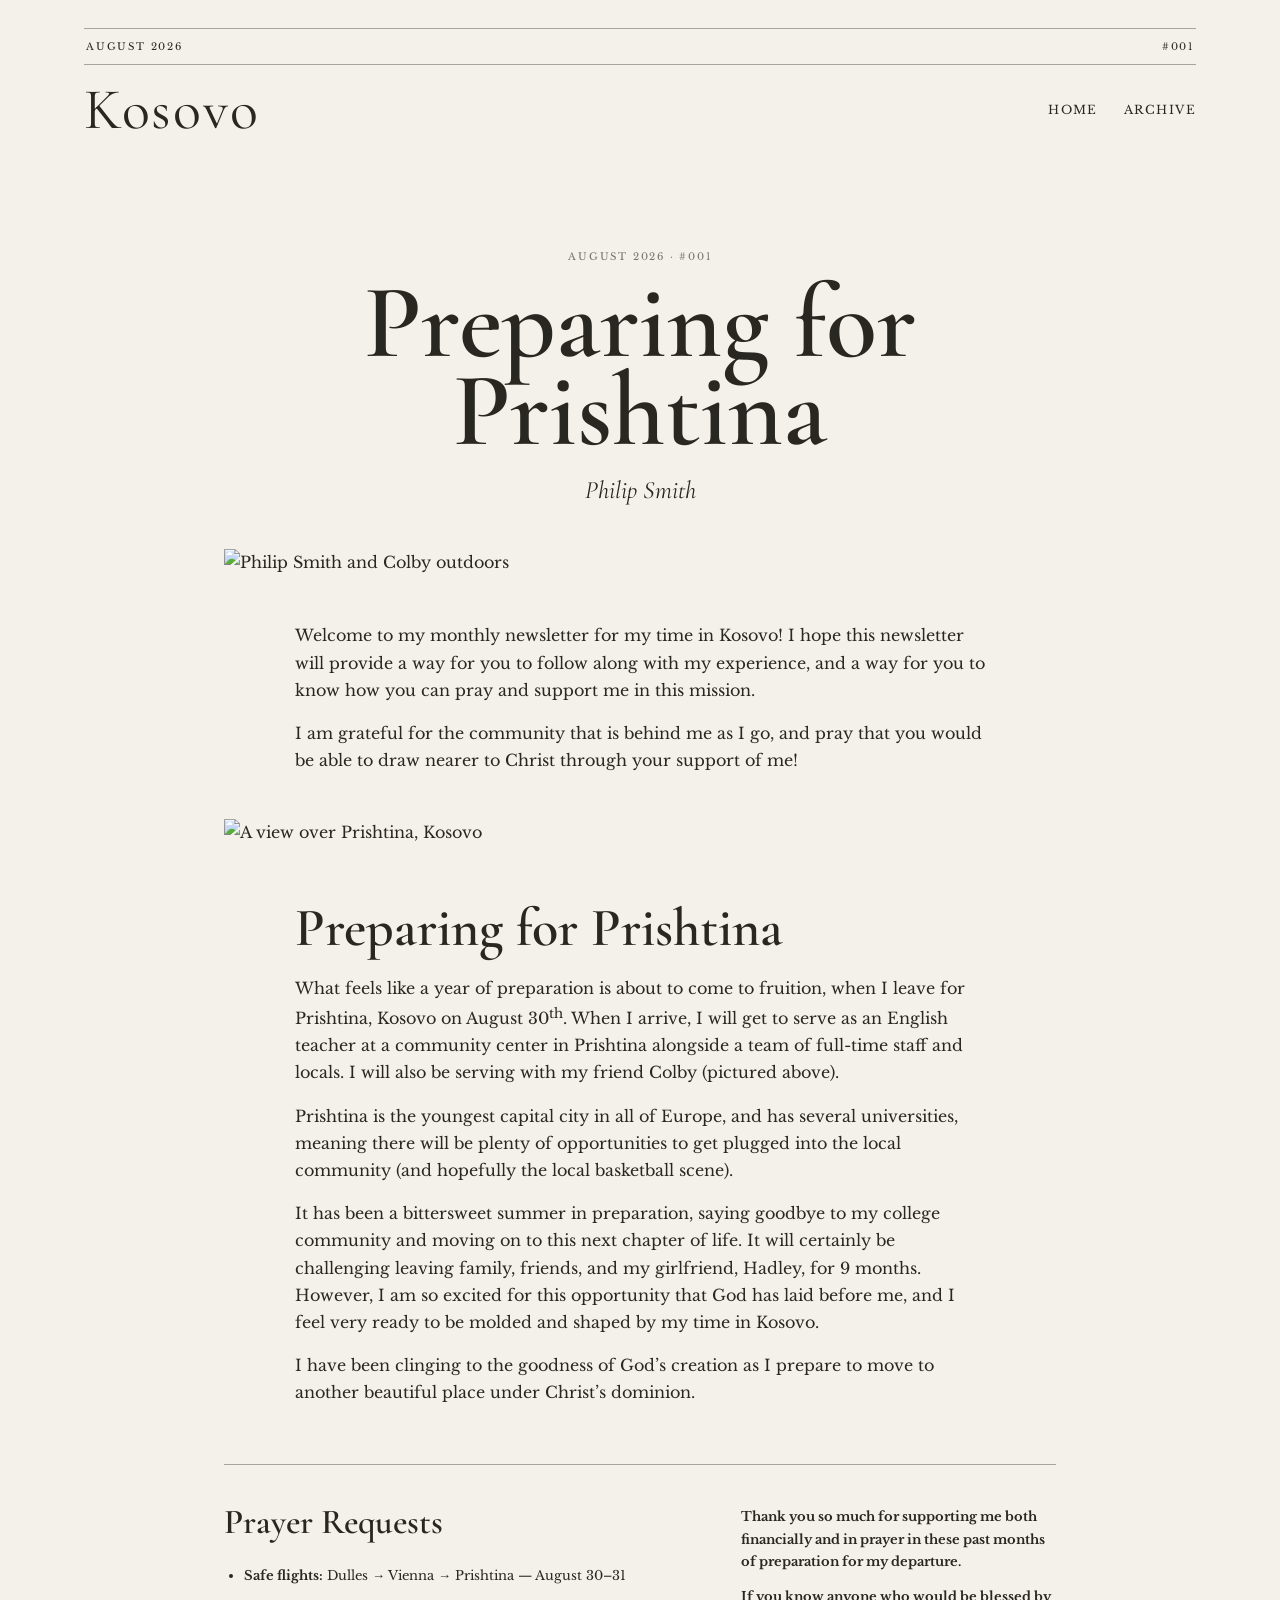
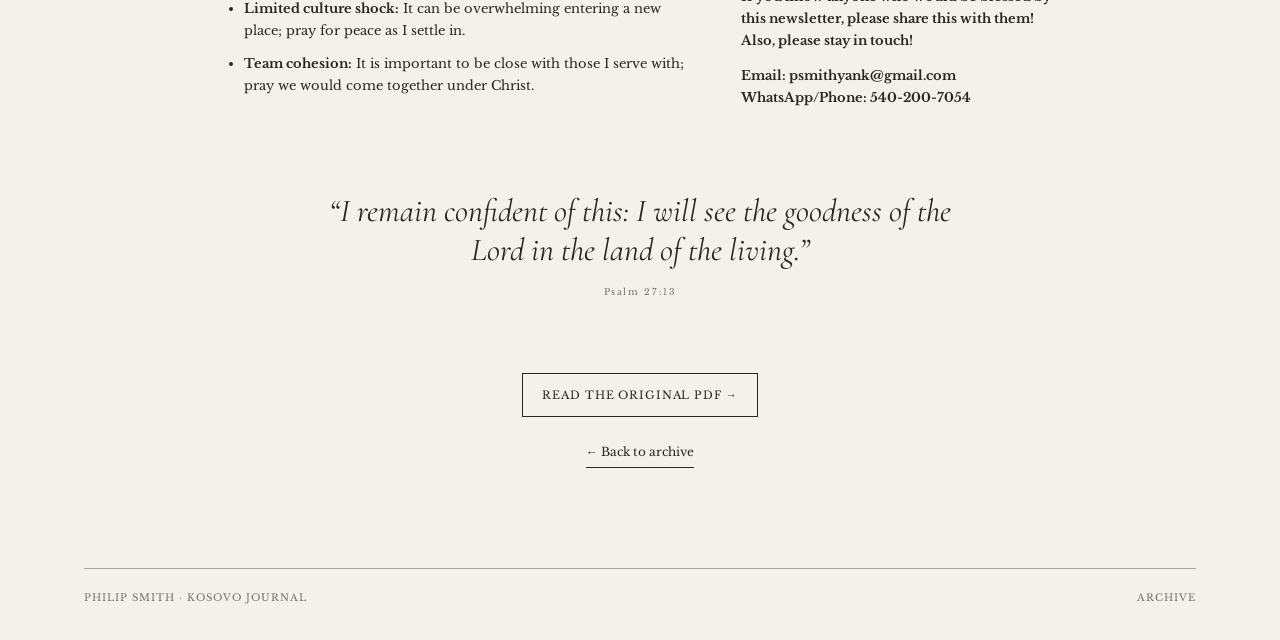
==== 001.html @ e80cdb36 "Add files via upload" ====
<!doctype html>
<html lang="en">
<head>
  <meta charset="utf-8">
  <meta name="viewport" content="width=device-width, initial-scale=1">
  <title>Preparing for Prishtina — Kosovo Journal</title>
  <link rel="stylesheet" href="../style.css">
</head>
<body>
  <header class="site-header">
    <div class="topline"><span>AUGUST 2026</span><span>#001</span></div>
    <nav>
      <a class="brand" href="../index.html">Kosovo</a>
      <div class="nav-links">
        <a href="../index.html">Home</a>
        <a href="../archive.html">Archive</a>
      </div>
    </nav>
  </header>

  <main class="post">
    <header class="post-header">
      <p class="eyebrow">AUGUST 2026 · #001</p>
      <h1>Preparing for<br>Prishtina</h1>
      <p class="byline">Philip Smith</p>
    </header>

    <img class="post-hero" src="../images/photo1.png" alt="Philip Smith and Colby outdoors">

    <div class="post-intro">
      <p>Welcome to my monthly newsletter for my time in Kosovo! I hope this newsletter will provide a way for you to follow along with my experience, and a way for you to know how you can pray and support me in this mission.</p>
      <p>I am grateful for the community that is behind me as I go, and pray that you would be able to draw nearer to Christ through your support of me!</p>
    </div>

    <img class="post-photo" src="../images/photo2.png" alt="A view over Prishtina, Kosovo">

    <section class="story">
      <h2>Preparing for Prishtina</h2>
      <p>What feels like a year of preparation is about to come to fruition, when I leave for Prishtina, Kosovo on August 30<sup>th</sup>. When I arrive, I will get to serve as an English teacher at a community center in Prishtina alongside a team of full-time staff and locals. I will also be serving with my friend Colby (pictured above).</p>
      <p>Prishtina is the youngest capital city in all of Europe, and has several universities, meaning there will be plenty of opportunities to get plugged into the local community (and hopefully the local basketball scene).</p>

      <p>It has been a bittersweet summer in preparation, saying goodbye to my college community and moving on to this next chapter of life. It will certainly be challenging leaving family, friends, and my girlfriend, Hadley, for 9 months. However, I am so excited for this opportunity that God has laid before me, and I feel very ready to be molded and shaped by my time in Kosovo.</p>

      <p>I have been clinging to the goodness of God’s creation as I prepare to move to another beautiful place under Christ’s dominion.</p>
    </section>

    <section class="support-grid">
      <div>
        <h3>Prayer Requests</h3>
        <ul>
          <li><strong>Safe flights:</strong> Dulles → Vienna → Prishtina — August 30–31</li>
          <li><strong>Limited culture shock:</strong> It can be overwhelming entering a new place; pray for peace as I settle in.</li>
          <li><strong>Team cohesion:</strong> It is important to be close with those I serve with; pray we would come together under Christ.</li>
        </ul>
      </div>
      <div class="support-note">
        <p>Thank you so much for supporting me both financially and in prayer in these past months of preparation for my departure.</p>
        <p>If you know anyone who would be blessed by this newsletter, please share this with them! Also, please stay in touch!</p>
        <p>Email: psmithyank@gmail.com<br>WhatsApp/Phone: 540-200-7054</p>
      </div>
    </section>

    <blockquote>
      “I remain confident of this: I will see the goodness of the Lord in the land of the living.”
      <cite>Psalm 27:13</cite>
    </blockquote>

    <div class="original">
      <a class="button" href="../August-2026-001.pdf" target="_blank" rel="noopener">Read the original PDF →</a>
      <a class="text-link" href="../archive.html">← Back to archive</a>
    </div>
  </main>

  <footer>
    <span>Philip Smith · Kosovo Journal</span>
    <a href="../archive.html">Archive</a>
  </footer>
</body>
</html>
---- style.css ----
@import url('https://fonts.googleapis.com/css2?family=Cormorant+Garamond:ital,wght@0,500;0,600;1,500;1,600&family=Libre+Baskerville:wght@400;700&display=swap');

:root {
  --paper: #f4f1ea;
  --ink: #292722;
  --muted: #77736b;
  --accent: #9d201c;
  --line: #aaa59b;
  --white: #fbfaf6;
}

* { box-sizing: border-box; }
html { scroll-behavior: smooth; }
body {
  margin: 0;
  background: var(--paper);
  color: var(--ink);
  font-family: "Libre Baskerville", Georgia, serif;
  line-height: 1.7;
}
a { color: inherit; text-decoration: none; }
.site-header { max-width: 1180px; margin: 0 auto; padding: 28px 34px 0; }
.topline {
  border-top: 1px solid var(--line);
  border-bottom: 1px solid var(--line);
  padding: 9px 2px;
  display: flex;
  justify-content: space-between;
  font-size: 10px;
  letter-spacing: .18em;
}
nav {
  display: flex;
  align-items: center;
  justify-content: space-between;
  padding: 22px 0 18px;
}
.brand {
  font-family: "Cormorant Garamond", Georgia, serif;
  font-size: 58px;
  line-height: .8;
  letter-spacing: .03em;
}
.nav-links { display: flex; gap: 26px; font-size: 12px; letter-spacing: .12em; text-transform: uppercase; }
.nav-links a:hover, footer a:hover, .text-link:hover { color: var(--accent); }

main { max-width: 1180px; margin: 0 auto; padding: 42px 34px 80px; }
.hero {
  display: grid;
  grid-template-columns: .92fr 1.08fr;
  gap: 52px;
  align-items: center;
  min-height: 570px;
}
.hero-copy { padding: 20px 4% 20px 4%; }
.eyebrow, .meta {
  font-size: 10px;
  letter-spacing: .18em;
  color: var(--muted);
  margin: 0 0 14px;
  text-transform: uppercase;
}
h1, h2, h3 {
  font-family: "Cormorant Garamond", Georgia, serif;
  font-weight: 600;
}
.hero h1 { font-size: clamp(58px, 7vw, 92px); line-height: .86; margin: 0 0 28px; }
.intro { max-width: 560px; font-size: 15px; }
.hero-image img, .post-hero, .post-photo { width: 100%; display: block; object-fit: cover; }
.hero-image img { aspect-ratio: 1.28; }
.button {
  display: inline-block;
  margin-top: 20px;
  padding: 12px 19px;
  border: 1px solid var(--ink);
  font-size: 11px;
  letter-spacing: .08em;
  text-transform: uppercase;
}
.button:hover { background: var(--ink); color: var(--paper); }

.latest { margin-top: 40px; }
.section-heading {
  border-top: 1px solid var(--line);
  padding: 12px 0;
  display: flex;
  justify-content: space-between;
  font-size: 10px;
  letter-spacing: .15em;
}
.section-heading a { color: var(--muted); letter-spacing: .05em; }
.card {
  display: grid;
  grid-template-columns: 1fr 1fr;
  background: var(--white);
}
.card img { width: 100%; height: 100%; min-height: 390px; object-fit: cover; }
.card-body { padding: 58px; align-self: center; }
.card h2 { font-size: 58px; line-height: .95; margin: 8px 0 20px; }
.text-link { font-size: 12px; border-bottom: 1px solid var(--ink); padding-bottom: 4px; }

.verse {
  margin: 95px auto 10px;
  max-width: 720px;
  text-align: center;
  font-family: "Cormorant Garamond", Georgia, serif;
  font-style: italic;
  font-size: 31px;
  line-height: 1.25;
}
.verse span { display: block; font-family: "Libre Baskerville", Georgia, serif; font-style: normal; font-size: 9px; letter-spacing: .18em; color: var(--muted); margin-top: 20px; }
.star { color: var(--accent); font-style: normal; font-size: 28px; margin: 10px; }

footer {
  border-top: 1px solid var(--line);
  max-width: 1112px;
  margin: 0 auto;
  padding: 20px 0 34px;
  display: flex;
  justify-content: space-between;
  font-size: 10px;
  letter-spacing: .1em;
  text-transform: uppercase;
  color: var(--muted);
}

.narrow { max-width: 940px; }
.page-title { padding: 65px 0 48px; border-bottom: 1px solid var(--line); }
.page-title h1 { font-size: 86px; line-height: .9; margin: 0 0 14px; }
.archive-list { padding-top: 10px; }
.archive-item {
  display: grid;
  grid-template-columns: 90px 1fr 40px;
  gap: 28px;
  align-items: center;
  padding: 34px 0;
  border-bottom: 1px solid var(--line);
}
.archive-item:hover h2 { color: var(--accent); }
.archive-number { font-family: "Cormorant Garamond", Georgia, serif; font-size: 28px; }
.archive-item h2 { font-size: 40px; margin: 0 0 4px; line-height: 1; }
.archive-item p { margin: 5px 0; color: var(--muted); font-size: 13px; }
.archive-item .meta { margin: 0; }
.arrow { font-size: 24px; }
.future-note { text-align: center; color: var(--muted); margin-top: 55px; font-size: 13px; }

.post { max-width: 900px; }
.post-header { text-align: center; padding: 55px 0 38px; }
.post-header h1 { font-size: clamp(68px, 9vw, 105px); line-height: .83; margin: 0 0 15px; }
.byline { font-family: "Cormorant Garamond", Georgia, serif; font-size: 25px; font-style: italic; margin: 0; }
.post-hero { max-height: 670px; object-position: center 44%; }
.post-intro { max-width: 690px; margin: 46px auto 34px; font-size: 16px; }
.post-photo { max-height: 560px; margin: 45px 0 55px; object-fit: cover; }
.story { max-width: 690px; margin: 0 auto; font-size: 16px; }
.story h2 { font-size: 54px; line-height: 1; margin: 0 0 20px; }
.support-grid {
  margin-top: 58px;
  display: grid;
  grid-template-columns: 1.2fr .8fr;
  gap: 45px;
  border-top: 1px solid var(--line);
  padding-top: 28px;
}
.support-grid h3 { font-size: 35px; margin: 0 0 12px; }
.support-grid ul { padding-left: 20px; margin-top: 8px; font-size: 13px; }
.support-grid li { margin-bottom: 11px; }
.support-note { font-size: 13px; font-weight: 700; }
blockquote {
  margin: 70px auto 35px;
  max-width: 680px;
  text-align: center;
  font-family: "Cormorant Garamond", Georgia, serif;
  font-size: 32px;
  line-height: 1.2;
  font-style: italic;
}
blockquote cite { display: block; font-family: "Libre Baskerville", Georgia, serif; font-size: 9px; letter-spacing: .18em; font-style: normal; color: var(--muted); margin-top: 18px; }
.original { text-align: center; padding: 20px 0 20px; }
.original .text-link { display: block; width: max-content; margin: 25px auto 0; }

@media (max-width: 760px) {
  .site-header { padding: 18px 20px 0; }
  nav { padding: 18px 0 12px; }
  .brand { font-size: 47px; }
  .nav-links { gap: 14px; font-size: 9px; }
  main { padding: 28px 20px 60px; }
  .hero { grid-template-columns: 1fr; gap: 30px; min-height: auto; }
  .hero-copy { padding: 15px 0; }
  .hero h1 { font-size: 62px; }
  .card { grid-template-columns: 1fr; }
  .card img { min-height: 300px; max-height: 430px; }
  .card-body { padding: 35px 28px 42px; }
  .card h2 { font-size: 48px; }
  .verse { margin-top: 70px; font-size: 27px; }
  footer { margin: 0 20px; }
  .page-title { padding: 45px 0 35px; }
  .page-title h1 { font-size: 65px; }
  .archive-item { grid-template-columns: 50px 1fr 22px; gap: 15px; }
  .archive-item h2 { font-size: 31px; }
  .post-header h1 { font-size: 65px; }
  .post-intro, .story { font-size: 15px; }
  .support-grid { grid-template-columns: 1fr; gap: 20px; }
  .update { grid-template-columns: 1fr; gap: 15px; }
  .update img { max-height: 430px; }
  .update-body h2 { font-size: 36px; }
  .updates-help { padding: 28px 22px; }
  .updates-help h2 { font-size: 32px; }
  blockquote { font-size: 28px; }
}


.quick-updates { margin-top: 75px; }
.quick-update { padding: 28px 0 8px; border-bottom: 1px solid var(--line); }
.quick-update h2 { font-size: 48px; line-height: 1; margin: 7px 0 10px; }
.quick-update p:not(.meta) { max-width: 650px; font-size: 14px; color: var(--muted); }

.updates-feed { padding-top: 15px; }
.update { display: grid; grid-template-columns: 150px minmax(220px, 380px) 1fr; gap: 30px; padding: 42px 0; border-bottom: 1px solid var(--line); align-items: start; }
.update img { width: 100%; aspect-ratio: 4 / 3; object-fit: cover; }
.update-meta { display: flex; flex-direction: column; gap: 7px; font-size: 9px; letter-spacing: .15em; font-weight: 700; color: var(--muted); }
.update-body h2 { font-size: 42px; line-height: 1; margin: 0 0 13px; }
.update-body p { font-size: 14px; color: var(--muted); margin: 0; }
.update-first { padding-top: 35px; }
.loading { color: var(--muted); padding: 40px 0; }
.updates-help { margin: 75px 0 20px; padding: 35px; border: 1px solid var(--line); background: rgba(255,255,255,.28); }
.updates-help h2 { font-size: 39px; line-height: 1; margin: 8px 0 12px; }
.updates-help p { max-width: 650px; font-size: 14px; color: var(--muted); }
.updates-help code { font-family: ui-monospace, SFMono-Regular, Menlo, monospace; font-size: .9em; }
.small-note { font-size: 12px !important; }
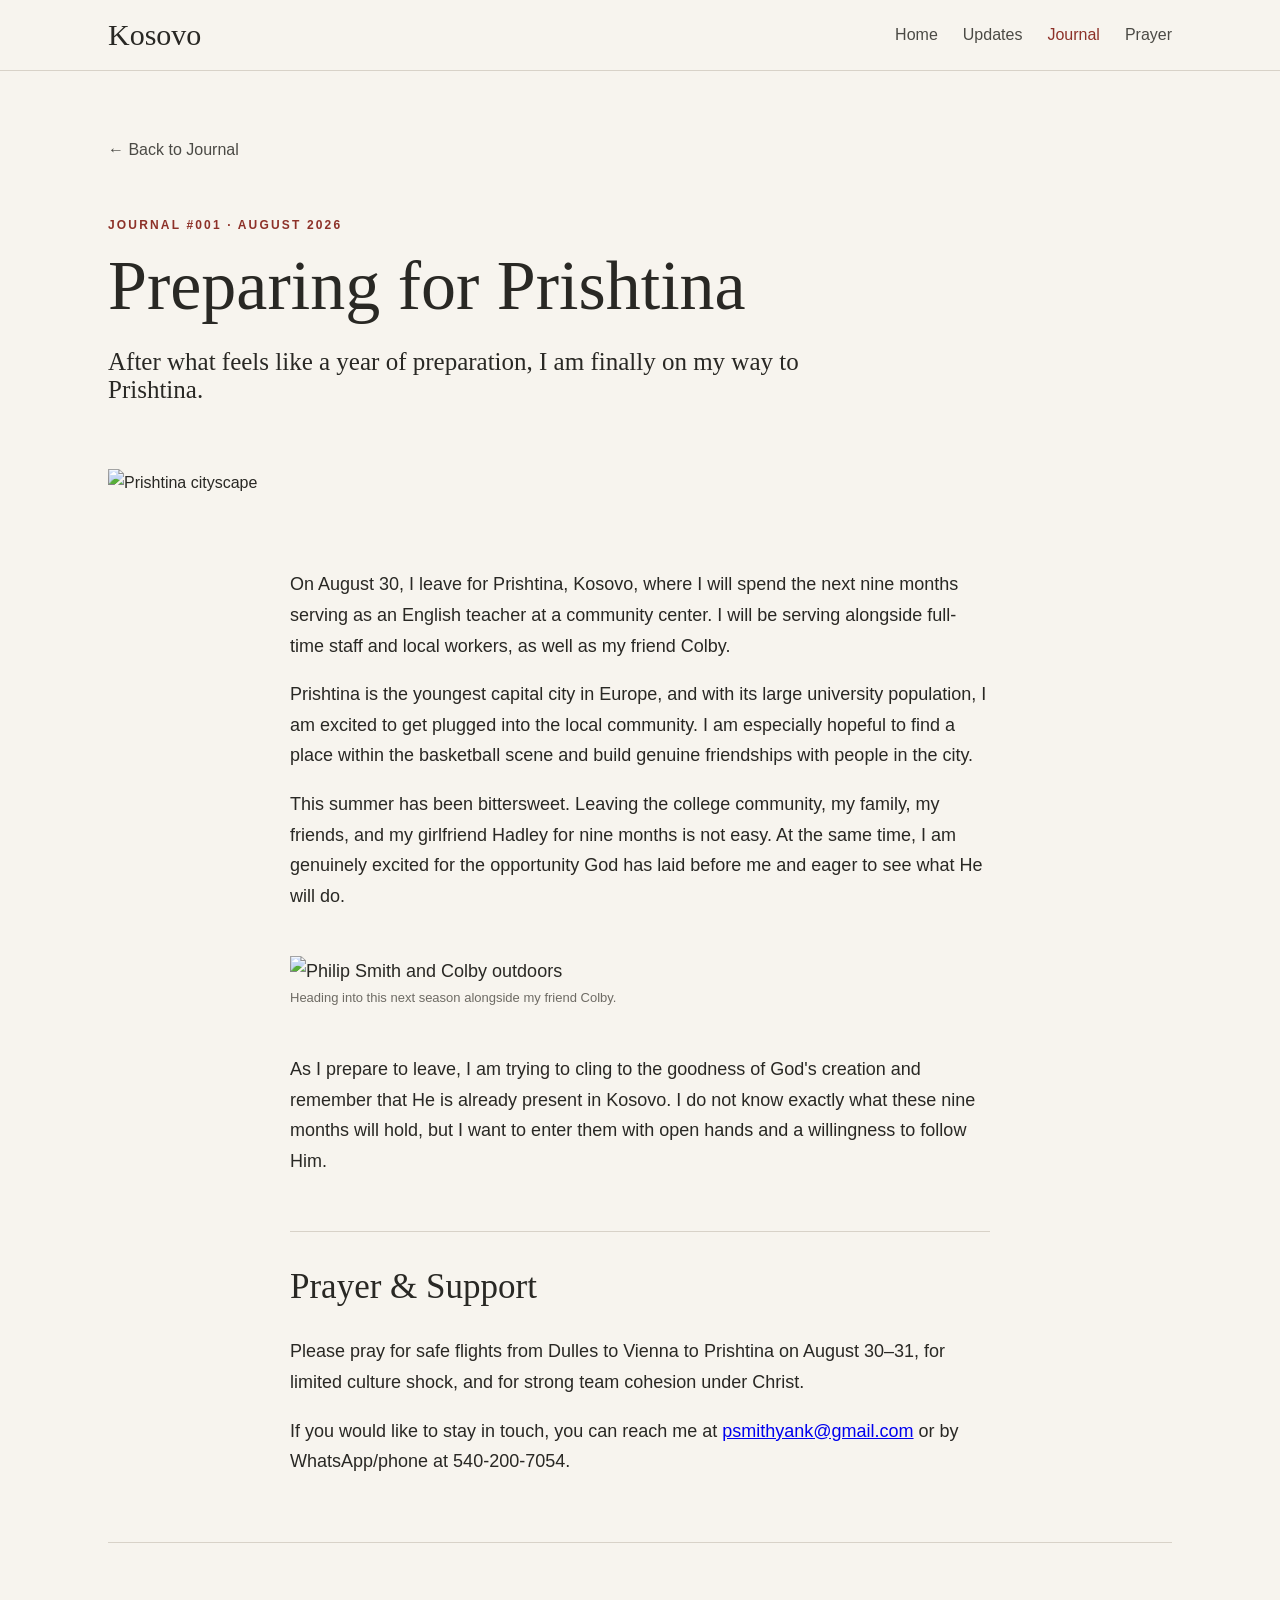
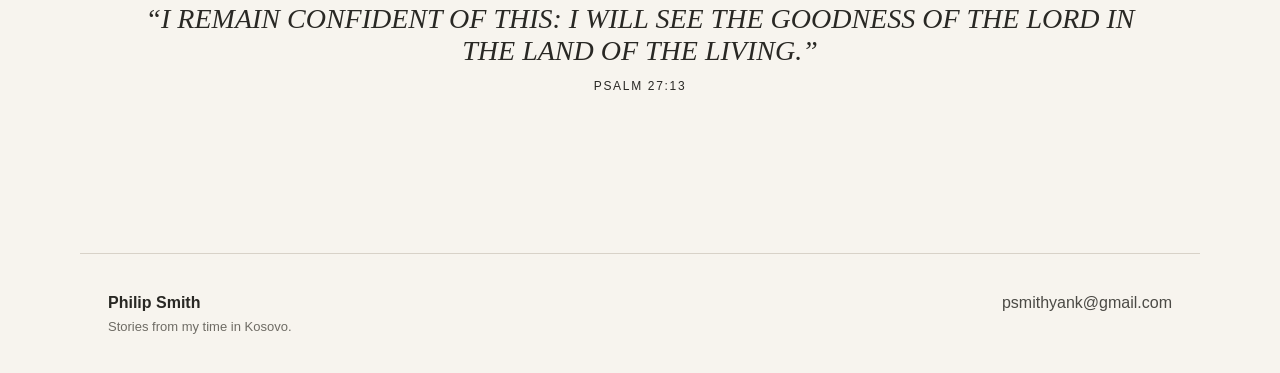
==== commit 30721d99: "Add files via upload" ====
--- a/001.html
+++ b/001.html
@@ -1,79 +1 @@
-<!doctype html>
-<html lang="en">
-<head>
-  <meta charset="utf-8">
-  <meta name="viewport" content="width=device-width, initial-scale=1">
-  <title>Preparing for Prishtina — Kosovo Journal</title>
-  <link rel="stylesheet" href="../style.css">
-</head>
-<body>
-  <header class="site-header">
-    <div class="topline"><span>AUGUST 2026</span><span>#001</span></div>
-    <nav>
-      <a class="brand" href="../index.html">Kosovo</a>
-      <div class="nav-links">
-        <a href="../index.html">Home</a>
-        <a href="../archive.html">Archive</a>
-      </div>
-    </nav>
-  </header>
-
-  <main class="post">
-    <header class="post-header">
-      <p class="eyebrow">AUGUST 2026 · #001</p>
-      <h1>Preparing for<br>Prishtina</h1>
-      <p class="byline">Philip Smith</p>
-    </header>
-
-    <img class="post-hero" src="../images/photo1.png" alt="Philip Smith and Colby outdoors">
-
-    <div class="post-intro">
-      <p>Welcome to my monthly newsletter for my time in Kosovo! I hope this newsletter will provide a way for you to follow along with my experience, and a way for you to know how you can pray and support me in this mission.</p>
-      <p>I am grateful for the community that is behind me as I go, and pray that you would be able to draw nearer to Christ through your support of me!</p>
-    </div>
-
-    <img class="post-photo" src="../images/photo2.png" alt="A view over Prishtina, Kosovo">
-
-    <section class="story">
-      <h2>Preparing for Prishtina</h2>
-      <p>What feels like a year of preparation is about to come to fruition, when I leave for Prishtina, Kosovo on August 30<sup>th</sup>. When I arrive, I will get to serve as an English teacher at a community center in Prishtina alongside a team of full-time staff and locals. I will also be serving with my friend Colby (pictured above).</p>
-      <p>Prishtina is the youngest capital city in all of Europe, and has several universities, meaning there will be plenty of opportunities to get plugged into the local community (and hopefully the local basketball scene).</p>
-
-      <p>It has been a bittersweet summer in preparation, saying goodbye to my college community and moving on to this next chapter of life. It will certainly be challenging leaving family, friends, and my girlfriend, Hadley, for 9 months. However, I am so excited for this opportunity that God has laid before me, and I feel very ready to be molded and shaped by my time in Kosovo.</p>
-
-      <p>I have been clinging to the goodness of God’s creation as I prepare to move to another beautiful place under Christ’s dominion.</p>
-    </section>
-
-    <section class="support-grid">
-      <div>
-        <h3>Prayer Requests</h3>
-        <ul>
-          <li><strong>Safe flights:</strong> Dulles → Vienna → Prishtina — August 30–31</li>
-          <li><strong>Limited culture shock:</strong> It can be overwhelming entering a new place; pray for peace as I settle in.</li>
-          <li><strong>Team cohesion:</strong> It is important to be close with those I serve with; pray we would come together under Christ.</li>
-        </ul>
-      </div>
-      <div class="support-note">
-        <p>Thank you so much for supporting me both financially and in prayer in these past months of preparation for my departure.</p>
-        <p>If you know anyone who would be blessed by this newsletter, please share this with them! Also, please stay in touch!</p>
-        <p>Email: psmithyank@gmail.com<br>WhatsApp/Phone: 540-200-7054</p>
-      </div>
-    </section>
-
-    <blockquote>
-      “I remain confident of this: I will see the goodness of the Lord in the land of the living.”
-      <cite>Psalm 27:13</cite>
-    </blockquote>
-
-    <div class="original">
-      <a class="button" href="../August-2026-001.pdf" target="_blank" rel="noopener">Read the original PDF →</a>
-      <a class="text-link" href="../archive.html">← Back to archive</a>
-    </div>
-  </main>
-
-  <footer>
-    <span>Philip Smith · Kosovo Journal</span>
-    <a href="../archive.html">Archive</a>
-  </footer>
-</body>
-</html>
+<!doctype html><html lang="en"><head><meta charset="utf-8"><meta name="viewport" content="width=device-width,initial-scale=1"><title>Preparing for Prishtina | Philip Smith</title><link rel="stylesheet" href="../style.css"></head><body><header><div class="nav"><a class="brand" href="../index.html">Kosovo</a><nav><a href="../index.html">Home</a><a href="../updates.html">Updates</a><a class="active" href="../journal.html">Journal</a><a href="../prayer.html">Prayer</a></nav></div></header><main class="post"><a class="back" href="../journal.html">← Back to Journal</a><p class="eyebrow">JOURNAL #001 · AUGUST 2026</p><h1>Preparing for Prishtina</h1><p class="lead">After what feels like a year of preparation, I am finally on my way to Prishtina.</p><img class="post-img" src="../images/photo2.png" alt="Prishtina cityscape"><div class="post-body"><p>On August 30, I leave for Prishtina, Kosovo, where I will spend the next nine months serving as an English teacher at a community center. I will be serving alongside full-time staff and local workers, as well as my friend Colby.</p><p>Prishtina is the youngest capital city in Europe, and with its large university population, I am excited to get plugged into the local community. I am especially hopeful to find a place within the basketball scene and build genuine friendships with people in the city.</p><p>This summer has been bittersweet. Leaving the college community, my family, my friends, and my girlfriend Hadley for nine months is not easy. At the same time, I am genuinely excited for the opportunity God has laid before me and eager to see what He will do.</p><figure><img src="../images/photo1.png" alt="Philip Smith and Colby outdoors"><figcaption>Heading into this next season alongside my friend Colby.</figcaption></figure><p>As I prepare to leave, I am trying to cling to the goodness of God's creation and remember that He is already present in Kosovo. I do not know exactly what these nine months will hold, but I want to enter them with open hands and a willingness to follow Him.</p><hr><h2>Prayer &amp; Support</h2><p>Please pray for safe flights from Dulles to Vienna to Prishtina on August 30–31, for limited culture shock, and for strong team cohesion under Christ.</p><p>If you would like to stay in touch, you can reach me at <a href="mailto:psmithyank@gmail.com">psmithyank@gmail.com</a> or by WhatsApp/phone at 540-200-7054.</p></div><div class="scripture">“I REMAIN CONFIDENT OF THIS: I WILL SEE THE GOODNESS OF THE LORD IN THE LAND OF THE LIVING.”<small>Psalm 27:13</small></div></main><footer><div><strong>Philip Smith</strong><span>Stories from my time in Kosovo.</span></div><a href="mailto:psmithyank@gmail.com">psmithyank@gmail.com</a></footer></body></html>
--- a/style.css
+++ b/style.css
@@ -1,229 +1 @@
-@import url('https://fonts.googleapis.com/css2?family=Cormorant+Garamond:ital,wght@0,500;0,600;1,500;1,600&family=Libre+Baskerville:wght@400;700&display=swap');
-
-:root {
-  --paper: #f4f1ea;
-  --ink: #292722;
-  --muted: #77736b;
-  --accent: #9d201c;
-  --line: #aaa59b;
-  --white: #fbfaf6;
-}
-
-* { box-sizing: border-box; }
-html { scroll-behavior: smooth; }
-body {
-  margin: 0;
-  background: var(--paper);
-  color: var(--ink);
-  font-family: "Libre Baskerville", Georgia, serif;
-  line-height: 1.7;
-}
-a { color: inherit; text-decoration: none; }
-.site-header { max-width: 1180px; margin: 0 auto; padding: 28px 34px 0; }
-.topline {
-  border-top: 1px solid var(--line);
-  border-bottom: 1px solid var(--line);
-  padding: 9px 2px;
-  display: flex;
-  justify-content: space-between;
-  font-size: 10px;
-  letter-spacing: .18em;
-}
-nav {
-  display: flex;
-  align-items: center;
-  justify-content: space-between;
-  padding: 22px 0 18px;
-}
-.brand {
-  font-family: "Cormorant Garamond", Georgia, serif;
-  font-size: 58px;
-  line-height: .8;
-  letter-spacing: .03em;
-}
-.nav-links { display: flex; gap: 26px; font-size: 12px; letter-spacing: .12em; text-transform: uppercase; }
-.nav-links a:hover, footer a:hover, .text-link:hover { color: var(--accent); }
-
-main { max-width: 1180px; margin: 0 auto; padding: 42px 34px 80px; }
-.hero {
-  display: grid;
-  grid-template-columns: .92fr 1.08fr;
-  gap: 52px;
-  align-items: center;
-  min-height: 570px;
-}
-.hero-copy { padding: 20px 4% 20px 4%; }
-.eyebrow, .meta {
-  font-size: 10px;
-  letter-spacing: .18em;
-  color: var(--muted);
-  margin: 0 0 14px;
-  text-transform: uppercase;
-}
-h1, h2, h3 {
-  font-family: "Cormorant Garamond", Georgia, serif;
-  font-weight: 600;
-}
-.hero h1 { font-size: clamp(58px, 7vw, 92px); line-height: .86; margin: 0 0 28px; }
-.intro { max-width: 560px; font-size: 15px; }
-.hero-image img, .post-hero, .post-photo { width: 100%; display: block; object-fit: cover; }
-.hero-image img { aspect-ratio: 1.28; }
-.button {
-  display: inline-block;
-  margin-top: 20px;
-  padding: 12px 19px;
-  border: 1px solid var(--ink);
-  font-size: 11px;
-  letter-spacing: .08em;
-  text-transform: uppercase;
-}
-.button:hover { background: var(--ink); color: var(--paper); }
-
-.latest { margin-top: 40px; }
-.section-heading {
-  border-top: 1px solid var(--line);
-  padding: 12px 0;
-  display: flex;
-  justify-content: space-between;
-  font-size: 10px;
-  letter-spacing: .15em;
-}
-.section-heading a { color: var(--muted); letter-spacing: .05em; }
-.card {
-  display: grid;
-  grid-template-columns: 1fr 1fr;
-  background: var(--white);
-}
-.card img { width: 100%; height: 100%; min-height: 390px; object-fit: cover; }
-.card-body { padding: 58px; align-self: center; }
-.card h2 { font-size: 58px; line-height: .95; margin: 8px 0 20px; }
-.text-link { font-size: 12px; border-bottom: 1px solid var(--ink); padding-bottom: 4px; }
-
-.verse {
-  margin: 95px auto 10px;
-  max-width: 720px;
-  text-align: center;
-  font-family: "Cormorant Garamond", Georgia, serif;
-  font-style: italic;
-  font-size: 31px;
-  line-height: 1.25;
-}
-.verse span { display: block; font-family: "Libre Baskerville", Georgia, serif; font-style: normal; font-size: 9px; letter-spacing: .18em; color: var(--muted); margin-top: 20px; }
-.star { color: var(--accent); font-style: normal; font-size: 28px; margin: 10px; }
-
-footer {
-  border-top: 1px solid var(--line);
-  max-width: 1112px;
-  margin: 0 auto;
-  padding: 20px 0 34px;
-  display: flex;
-  justify-content: space-between;
-  font-size: 10px;
-  letter-spacing: .1em;
-  text-transform: uppercase;
-  color: var(--muted);
-}
-
-.narrow { max-width: 940px; }
-.page-title { padding: 65px 0 48px; border-bottom: 1px solid var(--line); }
-.page-title h1 { font-size: 86px; line-height: .9; margin: 0 0 14px; }
-.archive-list { padding-top: 10px; }
-.archive-item {
-  display: grid;
-  grid-template-columns: 90px 1fr 40px;
-  gap: 28px;
-  align-items: center;
-  padding: 34px 0;
-  border-bottom: 1px solid var(--line);
-}
-.archive-item:hover h2 { color: var(--accent); }
-.archive-number { font-family: "Cormorant Garamond", Georgia, serif; font-size: 28px; }
-.archive-item h2 { font-size: 40px; margin: 0 0 4px; line-height: 1; }
-.archive-item p { margin: 5px 0; color: var(--muted); font-size: 13px; }
-.archive-item .meta { margin: 0; }
-.arrow { font-size: 24px; }
-.future-note { text-align: center; color: var(--muted); margin-top: 55px; font-size: 13px; }
-
-.post { max-width: 900px; }
-.post-header { text-align: center; padding: 55px 0 38px; }
-.post-header h1 { font-size: clamp(68px, 9vw, 105px); line-height: .83; margin: 0 0 15px; }
-.byline { font-family: "Cormorant Garamond", Georgia, serif; font-size: 25px; font-style: italic; margin: 0; }
-.post-hero { max-height: 670px; object-position: center 44%; }
-.post-intro { max-width: 690px; margin: 46px auto 34px; font-size: 16px; }
-.post-photo { max-height: 560px; margin: 45px 0 55px; object-fit: cover; }
-.story { max-width: 690px; margin: 0 auto; font-size: 16px; }
-.story h2 { font-size: 54px; line-height: 1; margin: 0 0 20px; }
-.support-grid {
-  margin-top: 58px;
-  display: grid;
-  grid-template-columns: 1.2fr .8fr;
-  gap: 45px;
-  border-top: 1px solid var(--line);
-  padding-top: 28px;
-}
-.support-grid h3 { font-size: 35px; margin: 0 0 12px; }
-.support-grid ul { padding-left: 20px; margin-top: 8px; font-size: 13px; }
-.support-grid li { margin-bottom: 11px; }
-.support-note { font-size: 13px; font-weight: 700; }
-blockquote {
-  margin: 70px auto 35px;
-  max-width: 680px;
-  text-align: center;
-  font-family: "Cormorant Garamond", Georgia, serif;
-  font-size: 32px;
-  line-height: 1.2;
-  font-style: italic;
-}
-blockquote cite { display: block; font-family: "Libre Baskerville", Georgia, serif; font-size: 9px; letter-spacing: .18em; font-style: normal; color: var(--muted); margin-top: 18px; }
-.original { text-align: center; padding: 20px 0 20px; }
-.original .text-link { display: block; width: max-content; margin: 25px auto 0; }
-
-@media (max-width: 760px) {
-  .site-header { padding: 18px 20px 0; }
-  nav { padding: 18px 0 12px; }
-  .brand { font-size: 47px; }
-  .nav-links { gap: 14px; font-size: 9px; }
-  main { padding: 28px 20px 60px; }
-  .hero { grid-template-columns: 1fr; gap: 30px; min-height: auto; }
-  .hero-copy { padding: 15px 0; }
-  .hero h1 { font-size: 62px; }
-  .card { grid-template-columns: 1fr; }
-  .card img { min-height: 300px; max-height: 430px; }
-  .card-body { padding: 35px 28px 42px; }
-  .card h2 { font-size: 48px; }
-  .verse { margin-top: 70px; font-size: 27px; }
-  footer { margin: 0 20px; }
-  .page-title { padding: 45px 0 35px; }
-  .page-title h1 { font-size: 65px; }
-  .archive-item { grid-template-columns: 50px 1fr 22px; gap: 15px; }
-  .archive-item h2 { font-size: 31px; }
-  .post-header h1 { font-size: 65px; }
-  .post-intro, .story { font-size: 15px; }
-  .support-grid { grid-template-columns: 1fr; gap: 20px; }
-  .update { grid-template-columns: 1fr; gap: 15px; }
-  .update img { max-height: 430px; }
-  .update-body h2 { font-size: 36px; }
-  .updates-help { padding: 28px 22px; }
-  .updates-help h2 { font-size: 32px; }
-  blockquote { font-size: 28px; }
-}
-
-
-.quick-updates { margin-top: 75px; }
-.quick-update { padding: 28px 0 8px; border-bottom: 1px solid var(--line); }
-.quick-update h2 { font-size: 48px; line-height: 1; margin: 7px 0 10px; }
-.quick-update p:not(.meta) { max-width: 650px; font-size: 14px; color: var(--muted); }
-
-.updates-feed { padding-top: 15px; }
-.update { display: grid; grid-template-columns: 150px minmax(220px, 380px) 1fr; gap: 30px; padding: 42px 0; border-bottom: 1px solid var(--line); align-items: start; }
-.update img { width: 100%; aspect-ratio: 4 / 3; object-fit: cover; }
-.update-meta { display: flex; flex-direction: column; gap: 7px; font-size: 9px; letter-spacing: .15em; font-weight: 700; color: var(--muted); }
-.update-body h2 { font-size: 42px; line-height: 1; margin: 0 0 13px; }
-.update-body p { font-size: 14px; color: var(--muted); margin: 0; }
-.update-first { padding-top: 35px; }
-.loading { color: var(--muted); padding: 40px 0; }
-.updates-help { margin: 75px 0 20px; padding: 35px; border: 1px solid var(--line); background: rgba(255,255,255,.28); }
-.updates-help h2 { font-size: 39px; line-height: 1; margin: 8px 0 12px; }
-.updates-help p { max-width: 650px; font-size: 14px; color: var(--muted); }
-.updates-help code { font-family: ui-monospace, SFMono-Regular, Menlo, monospace; font-size: .9em; }
-.small-note { font-size: 12px !important; }
+*{box-sizing:border-box}body{margin:0;background:#f7f4ee;color:#292824;font-family:"DM Sans",sans-serif;line-height:1.7}header{border-bottom:1px solid #d8d2c8;position:sticky;top:0;background:#f7f4ee;z-index:5}.nav{max-width:1120px;margin:auto;padding:18px 28px;display:flex;justify-content:space-between;align-items:center;gap:25px}.brand{font:500 30px "Playfair Display",serif;color:#292824;text-decoration:none}.nav nav{display:flex;gap:25px;flex-wrap:wrap}.nav nav a,.text-link,.back,footer a{color:#4b4a45;text-decoration:none}.nav nav a.active,.nav nav a:hover,.text-link:hover,.back:hover,footer a:hover{color:#8d3128}.hero,.split,main>section,.page,.post{max-width:1120px;margin:auto}.hero{padding:75px 28px 95px;display:grid;grid-template-columns:1.05fr .95fr;gap:65px;align-items:center}.eyebrow{font-size:12px;letter-spacing:.18em;font-weight:600;color:#8d3128}.hero h1,.page-head h1,.post h1{font:500 clamp(48px,6vw,76px)/1.08 "Playfair Display",serif;margin:0 0 25px}.intro{font-size:18px}.hero-img{width:100%;aspect-ratio:4/5;object-fit:cover}.button{display:inline-block;background:#8d3128;color:white;padding:11px 18px;text-decoration:none;margin-right:15px}.button.outline{background:transparent;color:#8d3128;border:1px solid #8d3128}.split,main>section{padding:80px 28px;border-top:1px solid #d8d2c8}.split{display:grid;grid-template-columns:1fr 1fr;gap:70px}.split h2,.section-head h2,.center h2{font:500 42px/1.15 "Playfair Display",serif}.section-head{display:flex;justify-content:space-between;align-items:end;margin-bottom:28px}.feature,.card{display:grid;grid-template-columns:360px 1fr;background:#eeeadf}.feature img,.card img{width:100%;height:280px;object-fit:cover}.feature>div,.card>div{padding:35px}.feature h3{font:500 38px/1.15 "Playfair Display",serif;margin:5px 0 15px}.date{font-size:12px;letter-spacing:.12em;text-transform:uppercase;color:#8d3128;font-weight:600}.center{text-align:center}.center p:not(.eyebrow){max-width:650px;margin:15px auto 25px}.page{padding:75px 28px 100px}.page-head{max-width:760px;margin-bottom:55px}.page-head h1{font-size:64px;margin-bottom:15px}.page .card{margin-bottom:25px}.prayers{display:grid;grid-template-columns:1fr 1fr;gap:22px}.prayers article{padding:32px;background:#f0ece3;border:1px solid #d8d2c8}.prayers b{color:#8d3128}.prayers h2{font:500 30px/1.2 "Playfair Display",serif}.scripture{text-align:center;border-top:1px solid #d8d2c8;margin-top:65px;padding:60px 20px;font:italic 28px "Playfair Display",serif}.scripture small{display:block;font:12px "DM Sans",sans-serif;letter-spacing:.14em;text-transform:uppercase;margin-top:12px}.post{padding:65px 28px 100px}.back{display:inline-block;margin-bottom:40px}.post h1{font-size:70px}.lead{font:25px "Playfair Display",serif;max-width:720px}.post-img{width:100%;max-height:650px;object-fit:cover;margin:40px 0 55px}.post-body{max-width:700px;margin:auto;font-size:18px}.post-body figure{margin:45px 0}.post-body figure img{width:100%}.post-body figcaption{font-size:13px;color:#6e6b64}.post-body hr{border:0;border-top:1px solid #d8d2c8;margin:55px 0 35px}.post-body h2{font:500 35px "Playfair Display",serif}footer{max-width:1120px;margin:auto;border-top:1px solid #d8d2c8;padding:35px 28px;display:flex;justify-content:space-between}footer div{display:flex;flex-direction:column}footer span{font-size:13px;color:#6e6b64}@media(max-width:800px){.hero,.split,.prayers{grid-template-columns:1fr}.feature,.card{grid-template-columns:1fr}.section-head{display:block}.hero h1,.page-head h1,.post h1{font-size:52px}footer{flex-direction:column}.nav{align-items:flex-start}.nav nav{gap:12px}}
